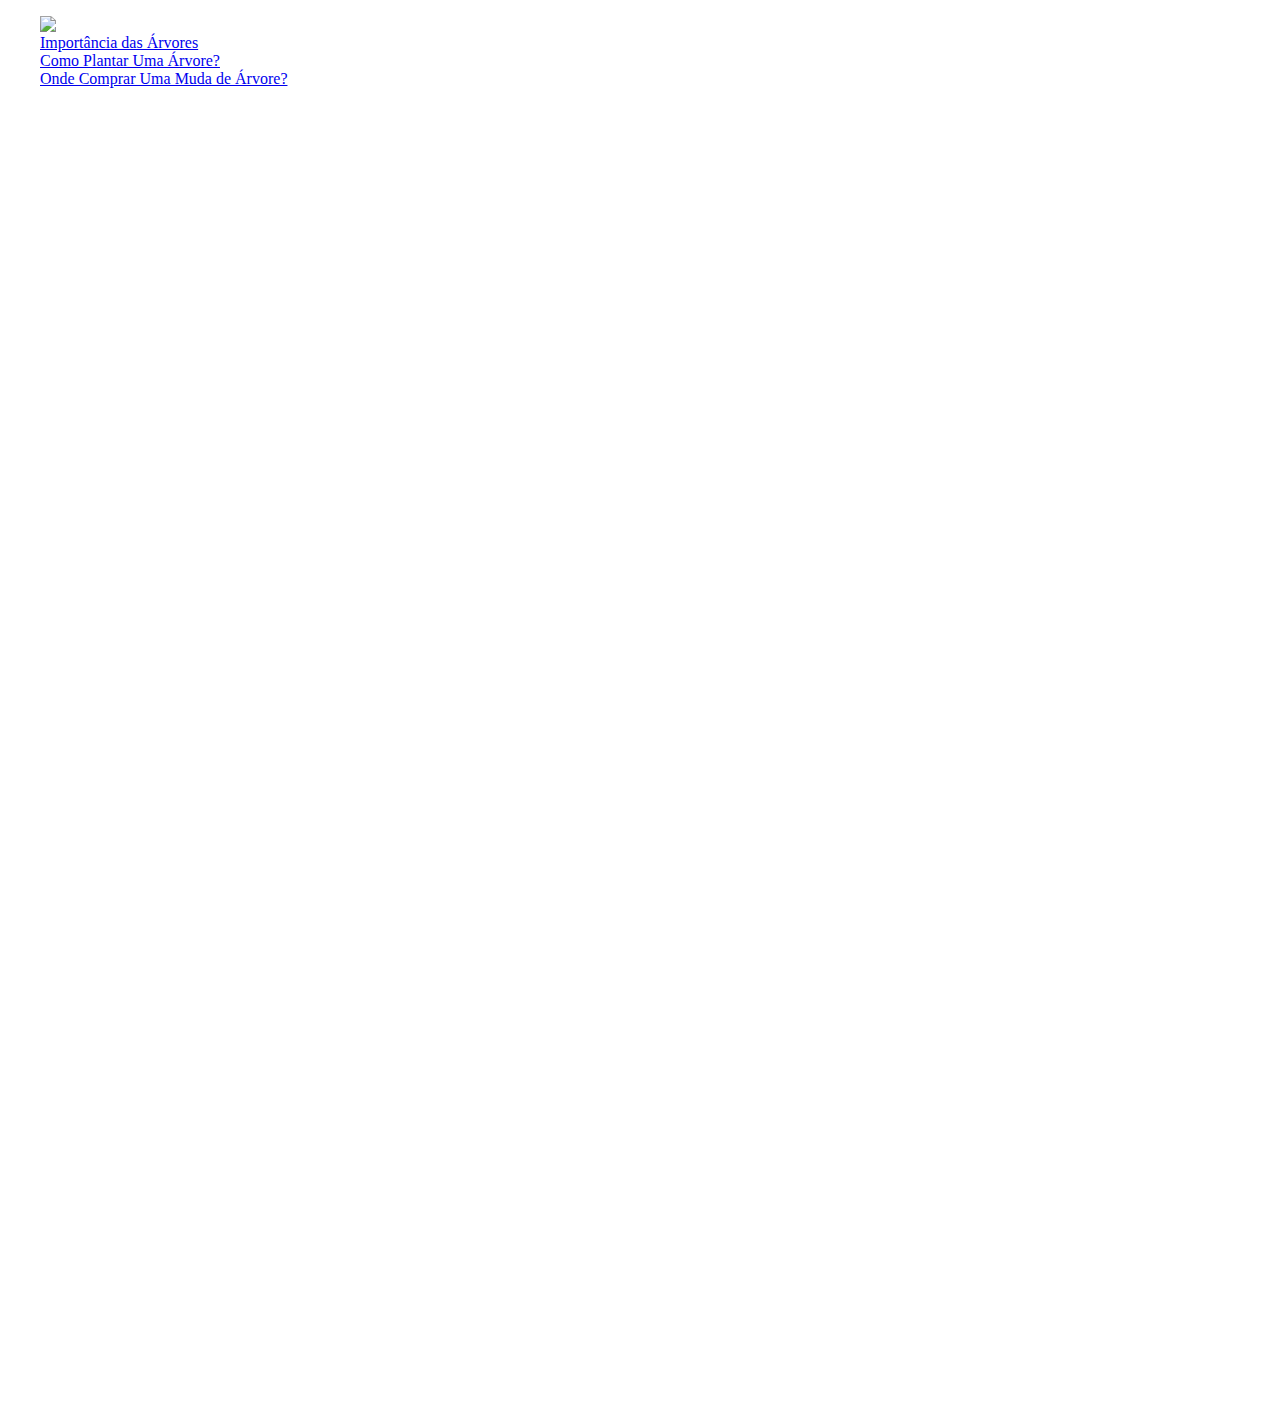
==== p_comoplantar.html @ 4dd11652 "melhorias finais do dia 20/11/2023" ====
<!DOCTYPE html>
<html lang="pt-br">
<head>
    <meta charset="UTF-8">
    <meta name="viewport" content="width=device-width, initial-scale=1.0">
    <title>Como plantar uma árvore</title>
    <link rel="stylesheet" href="s_style.css">
    <link rel="shortcut icon" href="favicon.ico" type="image/x-icon">
</head>
<body>
    <div id="header">
        <ul>
            <img id="img_header" src="image_header.png" alt="Árvore">
            <li id="p_header"><a href="index.html">Importância das Árvores</a></li>
            <li id="p_header"><a href="comoplantar.html">Como Plantar Uma Árvore?</a></li>
            <li id="p_header"><a href="ondecomprar.html">Onde Comprar Uma Muda de Árvore?</a></li>
        </ul>
    </div>

    <h1>Como plantar uma árvore?</h1>
    <p>O plantio de árvores é uma prática gratificante e importante para o meio ambiente. Aqui estão as etapas básicas para plantar uma árvore</p>

    <h2>1. Escolha da Árvore</h2>
    <p>Selecione uma espécie de árvore adequada ao clima e solo da sua região. Considere também o espaço disponível e o propósito da plantação (sombra, conservação, beleza, etc.).</p>

    <h2>2. Escolha do Local</h2>
    <p>Escolha um local adequado, levando em consideração o espaço necessário para o crescimento da árvore, a exposição ao sol e a distância de estruturas ou outras árvores.</p>

    <h2>3. Preparação do Solo</h2>
    <p>Certifique-se de que o solo está preparado para receber a árvore. Remova qualquer grama, ervas daninhas ou detritos do local de plantio.</p>

    <h2>4. Cavando o Buraco</h2>
    <p>Cave um buraco largo e raso. O buraco deve ser pelo menos duas vezes mais largo que o diâmetro do torrão da raiz da árvore, mas não mais profundo do que a altura do torrão.</p>

    <h2>5. Remoção do Recipiente ou Saco de Cultivo</h2>
    <p>Remova cuidadosamente a árvore do recipiente ou saco de cultivo, tomando cuidado para não danificar as raízes.</p>

    <h2>6. Posicionamento da Árvore</h2>
    <p>Coloque a árvore no centro do buraco, certificando-se de que ela esteja nivelada. Assegure-se de que a superfície do solo ao redor da árvore fique no mesmo nível que estava no recipiente.</p>

    <h2>7. Preenchimento com Solo</h2>
    <p>Preencha o buraco com solo, pressionando suavemente para eliminar bolsas de ar. Certifique-se de que a árvore esteja firmemente plantada.</p>

    <h2>8. Rega Adequada</h2>
    <p>Logo após o plantio, regue bem a árvore. Mantenha um programa regular de rega durante os primeiros anos, especialmente durante períodos secos.</p>

    <h2>9. Adição de Cobertura Morta</h2>
    <p>Adicione uma camada de cobertura morta ao redor da árvore para ajudar a reter a umidade do solo e suprimir o crescimento de ervas daninhas.</p>

    <h2>10. Proteção</h2>
    <p>Proteja a árvore contra animais e outros danos. Use cercas ou dispositivos de proteção conforme necessário.</p>
</body>
</html>
---- s_style.css ----
body {
    color: white;
    margin: 0px;
    display: grid;
}

/*NAVBAR - MENU*/
nav {
    margin-top: 0px;
    padding: 1px;
    width: 100%;
    max-height: 65px;
    background-color: rgb(176, 209, 183);
}

.navList {
    margin-left: 2%;
    text-align: left;
}

.navList li{
    font-family: 'Roboto', sans-serif;
    font-size: 18px;
    display: inline;
    list-style: none;
    gap: 0. 5%;
    transition: transform 0.2s;
}
.navList li :hover{
    font-family: 'Roboto', sans-serif;
    color: rgb(20, 31, 2);
    transform: scale(1.05);
    transition: transform 0.2s;
}

.navList a{
    text-decoration: none;
    color: rgb(51, 66, 35);
    margin-left: 1%;
}


/*BACKGROUND INICIAL*/
.apresentation  {
    background-image: url(img/plantarArvore-01.png);
    background-size: cover;
    background-repeat: no-repeat;
    width: auto;
    max-height: 1500px; 
    min-height: 920px;
}


/*CARDS TEXTUAIS PÁGINA PRINCIPAL*/
.title {
    font-family: 'Roboto', sans-serif;
    margin-left: 5%;
    margin-right: 5%;
    margin-top: 2%;
    font-size: 23px;
    max-width: 700px;
    text-align: left;
    color: rgb(255, 255, 255);
}

.title h2{
    font-family: 'Roboto', sans-serif;
    font-size: blod;
}


.cards {
    font-family: 'Roboto', sans-serif;
    text-align: center;
    margin-left: 5%;
    margin-right: 5%;
    margin-top: 3%;
    transition: transform 0.5s;
}
.cards :hover {
    transform: scale(1.02);
    transition: transform 0.2s;
}

.cardsObjects {
    font-family: 'Roboto', sans-serif;
    font-size: 18px;
    background-color: rgba(170, 190, 148, 0.8);
    padding: 25px;
    margin: 0.5%;
    border-radius: 25px;
    width: 350px;
    height: 180px;
    display: inline-block;
    transition: transform 0.2s;
}

.cardsObjects h2 {
    font-size: 20px;
}
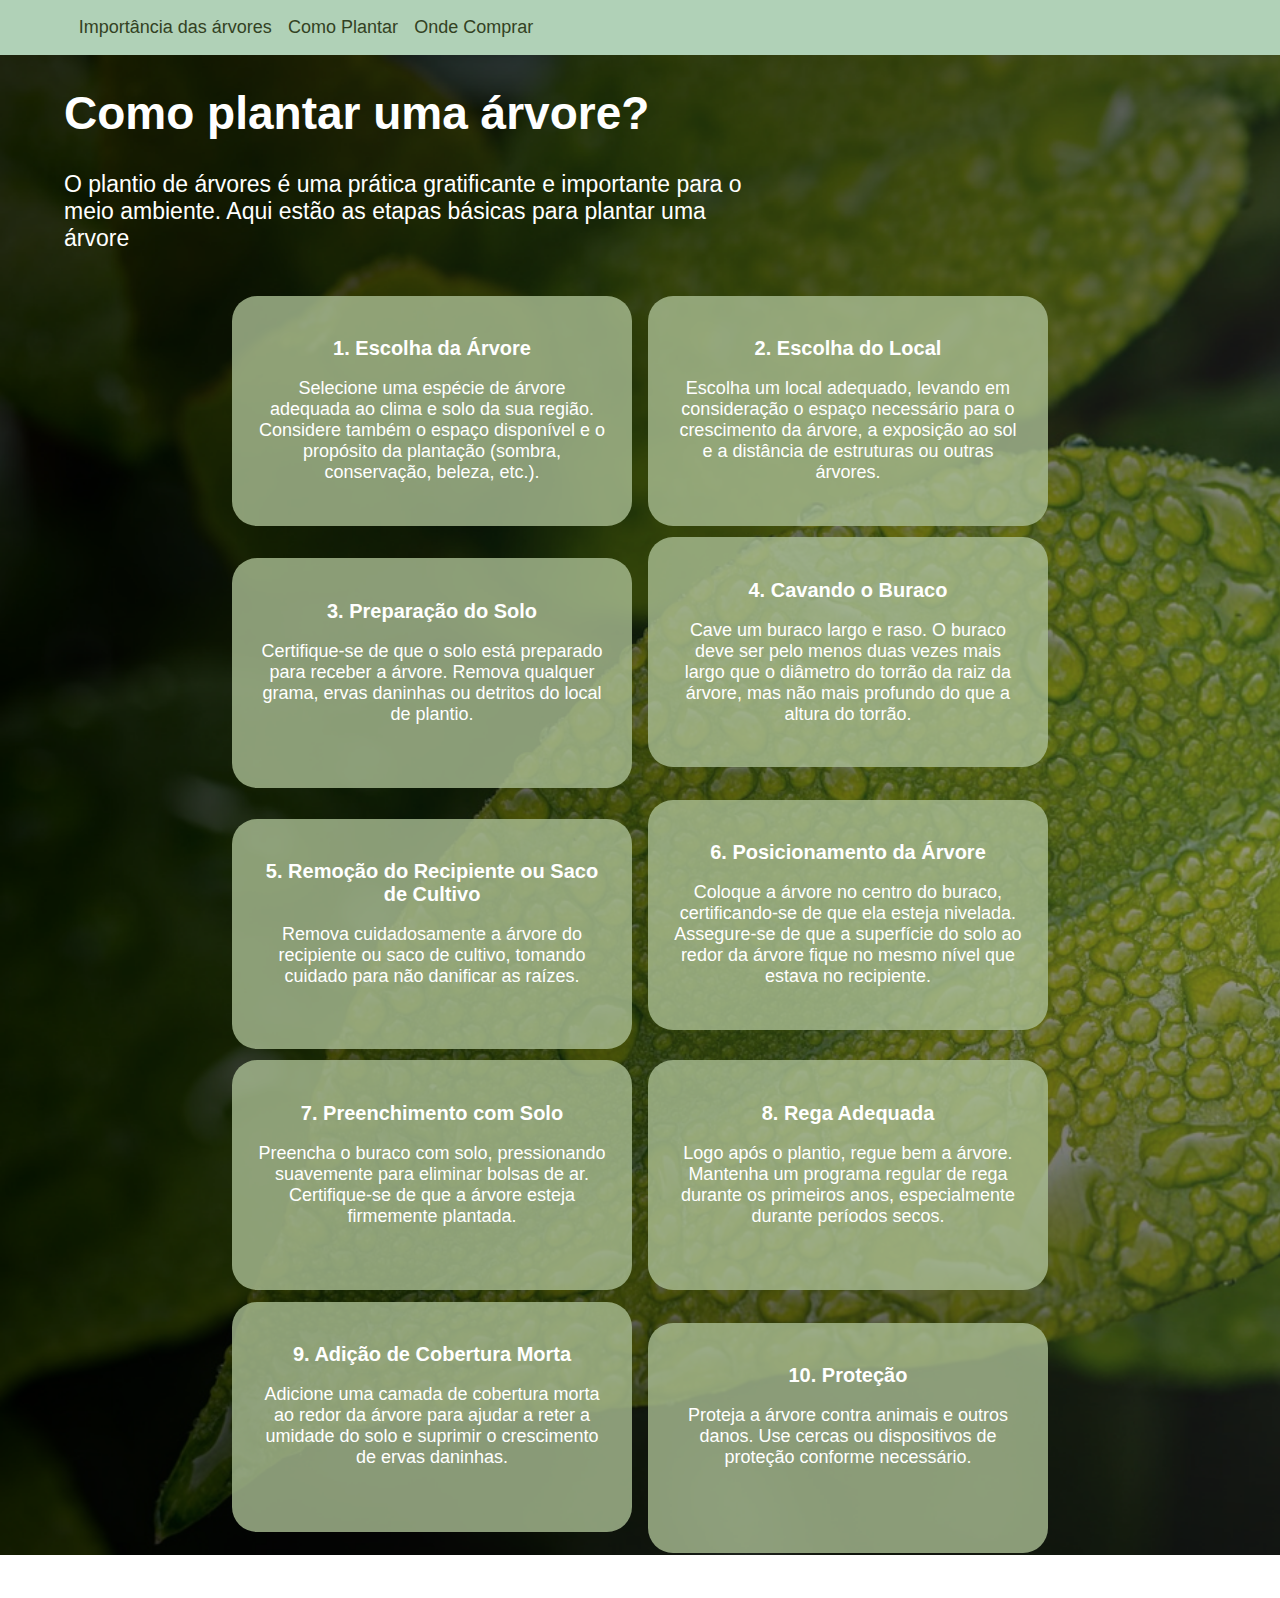
==== commit f1fe051f: "MELHORIA 03" ====
--- a/p_comoplantar.html
+++ b/p_comoplantar.html
@@ -4,50 +4,88 @@
     <meta charset="UTF-8">
     <meta name="viewport" content="width=device-width, initial-scale=1.0">
     <title>Como plantar uma árvore</title>
-    <link rel="stylesheet" href="s_style.css">
+    <link rel="stylesheet" href="s_comoplantar.css">
     <link rel="shortcut icon" href="favicon.ico" type="image/x-icon">
 </head>
 <body>
-    <div id="header">
-        <ul>
-            <img id="img_header" src="image_header.png" alt="Árvore">
-            <li id="p_header"><a href="index.html">Importância das Árvores</a></li>
-            <li id="p_header"><a href="comoplantar.html">Como Plantar Uma Árvore?</a></li>
-            <li id="p_header"><a href="ondecomprar.html">Onde Comprar Uma Muda de Árvore?</a></li>
+    <nav>
+        <ul class="navList">
+            <li><a href="p_index.html">Importância das árvores</a></li>
+            <li><a href="p_comoplantar.html">Como Plantar</a></li>
+            <li><a href="p_ondecomprar.html">Onde Comprar</a></li>
         </ul>
+    </nav>
+
+    <div class="apresentation">
+        <div class="title"> 
+            <h1>Como plantar uma árvore?</h1>
+            <p>O plantio de árvores é uma prática gratificante e importante para o meio ambiente. Aqui estão as etapas básicas para plantar uma árvore</p>
+        </div>
+        <div class="cards">
+            <div class="cardsObjects"> 
+                <h2>1. Escolha da Árvore</h2>
+                <p>Selecione uma espécie de árvore adequada ao clima e solo da sua região. Considere também o espaço disponível e o propósito da plantação (sombra, conservação, beleza, etc.).</p>
+            </div>
+            <div class="cardsObjects"> 
+                <h2>2. Escolha do Local</h2>
+                <p>Escolha um local adequado, levando em consideração o espaço necessário para o crescimento da árvore, a exposição ao sol e a distância de estruturas ou outras árvores.</p>
+            </div>
+            <div class="cardsObjects"> 
+                <h2>3. Preparação do Solo</h2>
+                <p>Certifique-se de que o solo está preparado para receber a árvore. Remova qualquer grama, ervas daninhas ou detritos do local de plantio.</p>
+            </div>
+            <div class="cardsObjects"> 
+                <h2>4. Cavando o Buraco</h2>
+                <p>Cave um buraco largo e raso. O buraco deve ser pelo menos duas vezes mais largo que o diâmetro do torrão da raiz da árvore, mas não mais profundo do que a altura do torrão.</p>
+            </div>
+            <div class="cardsObjects"> 
+                <h2>5. Remoção do Recipiente ou Saco de Cultivo</h2>
+                <p>Remova cuidadosamente a árvore do recipiente ou saco de cultivo, tomando cuidado para não danificar as raízes.</p>
+            </div>
+            <div class="cardsObjects"> 
+                <h2>6. Posicionamento da Árvore</h2>
+                <p>Coloque a árvore no centro do buraco, certificando-se de que ela esteja nivelada. Assegure-se de que a superfície do solo ao redor da árvore fique no mesmo nível que estava no recipiente.</p>
+            </div>
+            <div class="cardsObjects"> 
+                <h2>7. Preenchimento com Solo</h2>
+                <p>Preencha o buraco com solo, pressionando suavemente para eliminar bolsas de ar. Certifique-se de que a árvore esteja firmemente plantada.</p>
+            </div>
+            <div class="cardsObjects"> 
+                <h2>8. Rega Adequada</h2>
+                <p>Logo após o plantio, regue bem a árvore. Mantenha um programa regular de rega durante os primeiros anos, especialmente durante períodos secos.</p>
+            </div>
+            <div class="cardsObjects"> 
+                <h2>9. Adição de Cobertura Morta</h2>
+                <p>Adicione uma camada de cobertura morta ao redor da árvore para ajudar a reter a umidade do solo e suprimir o crescimento de ervas daninhas.</p>
+            </div>
+            <div class="cardsObjects"> 
+                <h2>10. Proteção</h2>
+                <p>Proteja a árvore contra animais e outros danos. Use cercas ou dispositivos de proteção conforme necessário.</p>
+            </div>
+        </div>
     </div>
 
-    <h1>Como plantar uma árvore?</h1>
-    <p>O plantio de árvores é uma prática gratificante e importante para o meio ambiente. Aqui estão as etapas básicas para plantar uma árvore</p>
+    <h1></h1>
+    
 
-    <h2>1. Escolha da Árvore</h2>
-    <p>Selecione uma espécie de árvore adequada ao clima e solo da sua região. Considere também o espaço disponível e o propósito da plantação (sombra, conservação, beleza, etc.).</p>
+    
 
-    <h2>2. Escolha do Local</h2>
-    <p>Escolha um local adequado, levando em consideração o espaço necessário para o crescimento da árvore, a exposição ao sol e a distância de estruturas ou outras árvores.</p>
+    
 
-    <h2>3. Preparação do Solo</h2>
-    <p>Certifique-se de que o solo está preparado para receber a árvore. Remova qualquer grama, ervas daninhas ou detritos do local de plantio.</p>
+    
 
-    <h2>4. Cavando o Buraco</h2>
-    <p>Cave um buraco largo e raso. O buraco deve ser pelo menos duas vezes mais largo que o diâmetro do torrão da raiz da árvore, mas não mais profundo do que a altura do torrão.</p>
+    
 
-    <h2>5. Remoção do Recipiente ou Saco de Cultivo</h2>
-    <p>Remova cuidadosamente a árvore do recipiente ou saco de cultivo, tomando cuidado para não danificar as raízes.</p>
+    
 
-    <h2>6. Posicionamento da Árvore</h2>
-    <p>Coloque a árvore no centro do buraco, certificando-se de que ela esteja nivelada. Assegure-se de que a superfície do solo ao redor da árvore fique no mesmo nível que estava no recipiente.</p>
+    
 
-    <h2>7. Preenchimento com Solo</h2>
-    <p>Preencha o buraco com solo, pressionando suavemente para eliminar bolsas de ar. Certifique-se de que a árvore esteja firmemente plantada.</p>
+    
 
-    <h2>8. Rega Adequada</h2>
-    <p>Logo após o plantio, regue bem a árvore. Mantenha um programa regular de rega durante os primeiros anos, especialmente durante períodos secos.</p>
+    
 
-    <h2>9. Adição de Cobertura Morta</h2>
-    <p>Adicione uma camada de cobertura morta ao redor da árvore para ajudar a reter a umidade do solo e suprimir o crescimento de ervas daninhas.</p>
 
-    <h2>10. Proteção</h2>
-    <p>Proteja a árvore contra animais e outros danos. Use cercas ou dispositivos de proteção conforme necessário.</p>
+
+
 </body>
 </html>--- a/s_comoplantar.css
+++ b/s_comoplantar.css
@@ -0,0 +1,100 @@
+body {
+    color: white;
+    margin: 0px;
+    display: grid;
+}
+
+/*NAVBAR - MENU*/
+nav {
+    margin-top: 0px;
+    padding: 1px;
+    width: 100%;
+    max-height: 65px;
+    background-color: rgb(176, 209, 183);
+}
+
+.navList {
+    margin-left: 2%;
+    text-align: left;
+}
+
+.navList li{
+    font-family: 'Roboto', sans-serif;
+    font-size: 18px;
+    display: inline;
+    list-style: none;
+    gap: 0. 5%;
+    transition: transform 0.2s;
+}
+.navList li :hover{
+    font-family: 'Roboto', sans-serif;
+    color: rgb(20, 31, 2);
+    transform: scale(1.05);
+    transition: transform 0.2s;
+}
+
+.navList a{
+    text-decoration: none;
+    color: rgb(51, 66, 35);
+    margin-left: 1%;
+}
+
+
+/*BACKGROUND INICIAL*/
+.apresentation  {
+    background-image: url(img/plantarArvore-01.png);
+    background-size: cover;
+    background-repeat: no-repeat;
+    width: auto;
+    max-height: 1500px; 
+    min-height: 920px;
+}
+
+
+/*CARDS TEXTUAIS PÁGINA PRINCIPAL*/
+.title {
+    font-family: 'Roboto', sans-serif;
+    margin-left: 5%;
+    margin-right: 5%;
+    margin-top: 2%;
+    font-size: 23px;
+    max-width: 700px;
+    text-align: left;
+    color: rgb(255, 255, 255);
+}
+
+.title h2{
+    font-family: 'Roboto', sans-serif;
+    font-size: blod;
+}
+
+
+.cards {
+    font-family: 'Roboto', sans-serif;
+    text-align: center;
+    margin-left: 5%;
+    margin-right: 5%;
+    margin-top: 3%;
+    transition: transform 0.5s;
+}
+.cards :hover {
+    transform: scale(1.02);
+    transition: transform 0.2s;
+}
+
+.cardsObjects {
+    font-family: 'Roboto', sans-serif;
+    font-size: 18px;
+    background-color: rgba(170, 190, 148, 0.8);
+    padding: 25px;
+    margin: 0.5%;
+    border-radius: 25px;
+    width: 350px;
+    height: 180px;
+    display: inline-block;
+    transition: transform 0.2s;
+}
+
+.cardsObjects h2 {
+    font-size: 20px;
+}
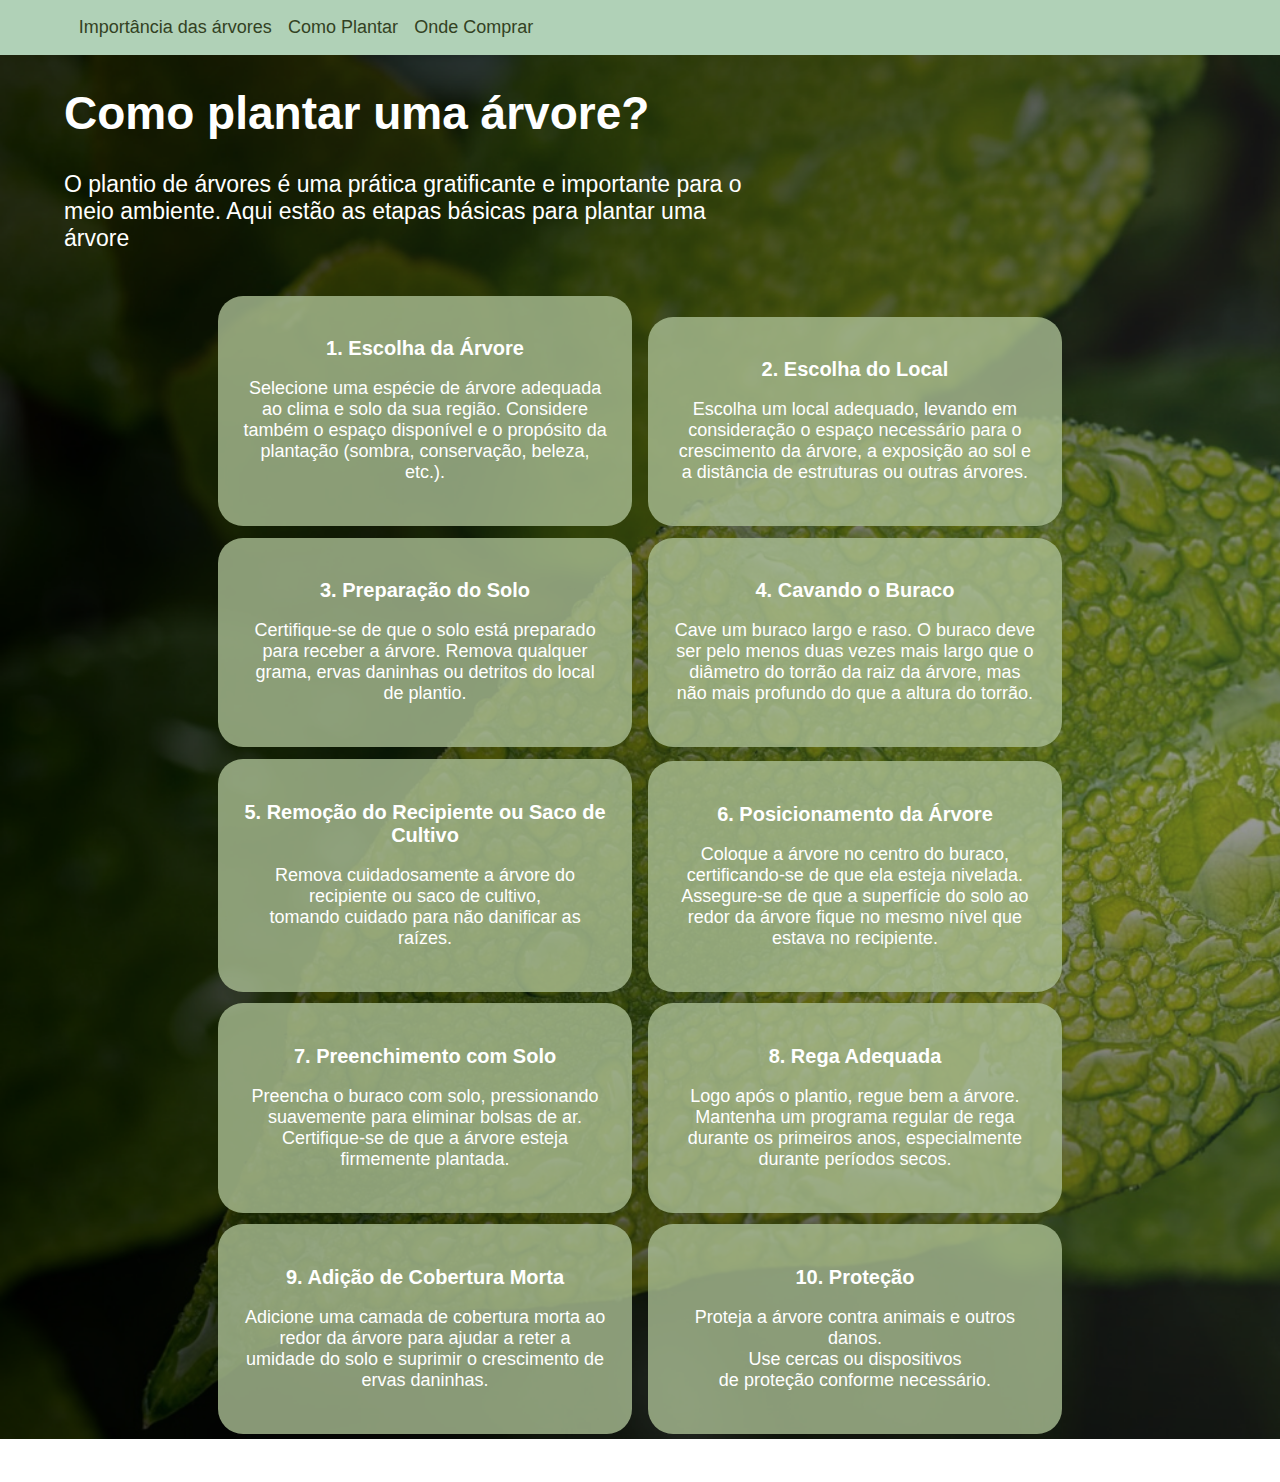
==== commit 547d7d04: "MELHORIA 04" ====
--- a/p_comoplantar.html
+++ b/p_comoplantar.html
@@ -40,7 +40,7 @@
             </div>
             <div class="cardsObjects"> 
                 <h2>5. Remoção do Recipiente ou Saco de Cultivo</h2>
-                <p>Remova cuidadosamente a árvore do recipiente ou saco de cultivo, tomando cuidado para não danificar as raízes.</p>
+                <p>Remova cuidadosamente a árvore do recipiente ou saco de cultivo, <br> tomando cuidado para não danificar as raízes.</p>
             </div>
             <div class="cardsObjects"> 
                 <h2>6. Posicionamento da Árvore</h2>
@@ -60,7 +60,8 @@
             </div>
             <div class="cardsObjects"> 
                 <h2>10. Proteção</h2>
-                <p>Proteja a árvore contra animais e outros danos. Use cercas ou dispositivos de proteção conforme necessário.</p>
+                <p>Proteja a árvore contra animais e outros danos. <br> Use cercas ou dispositivos <br> de proteção conforme necessário.</p>
+
             </div>
         </div>
     </div>
--- a/s_comoplantar.css
+++ b/s_comoplantar.css
@@ -46,7 +46,7 @@
     background-size: cover;
     background-repeat: no-repeat;
     width: auto;
-    max-height: 1500px; 
+    max-height: 2000px; 
     min-height: 920px;
 }
 
@@ -89,8 +89,8 @@
     padding: 25px;
     margin: 0.5%;
     border-radius: 25px;
-    width: 350px;
-    height: 180px;
+    width: calc(33.33% - 20px); 
+    min-width: 300px; 
     display: inline-block;
     transition: transform 0.2s;
 }
